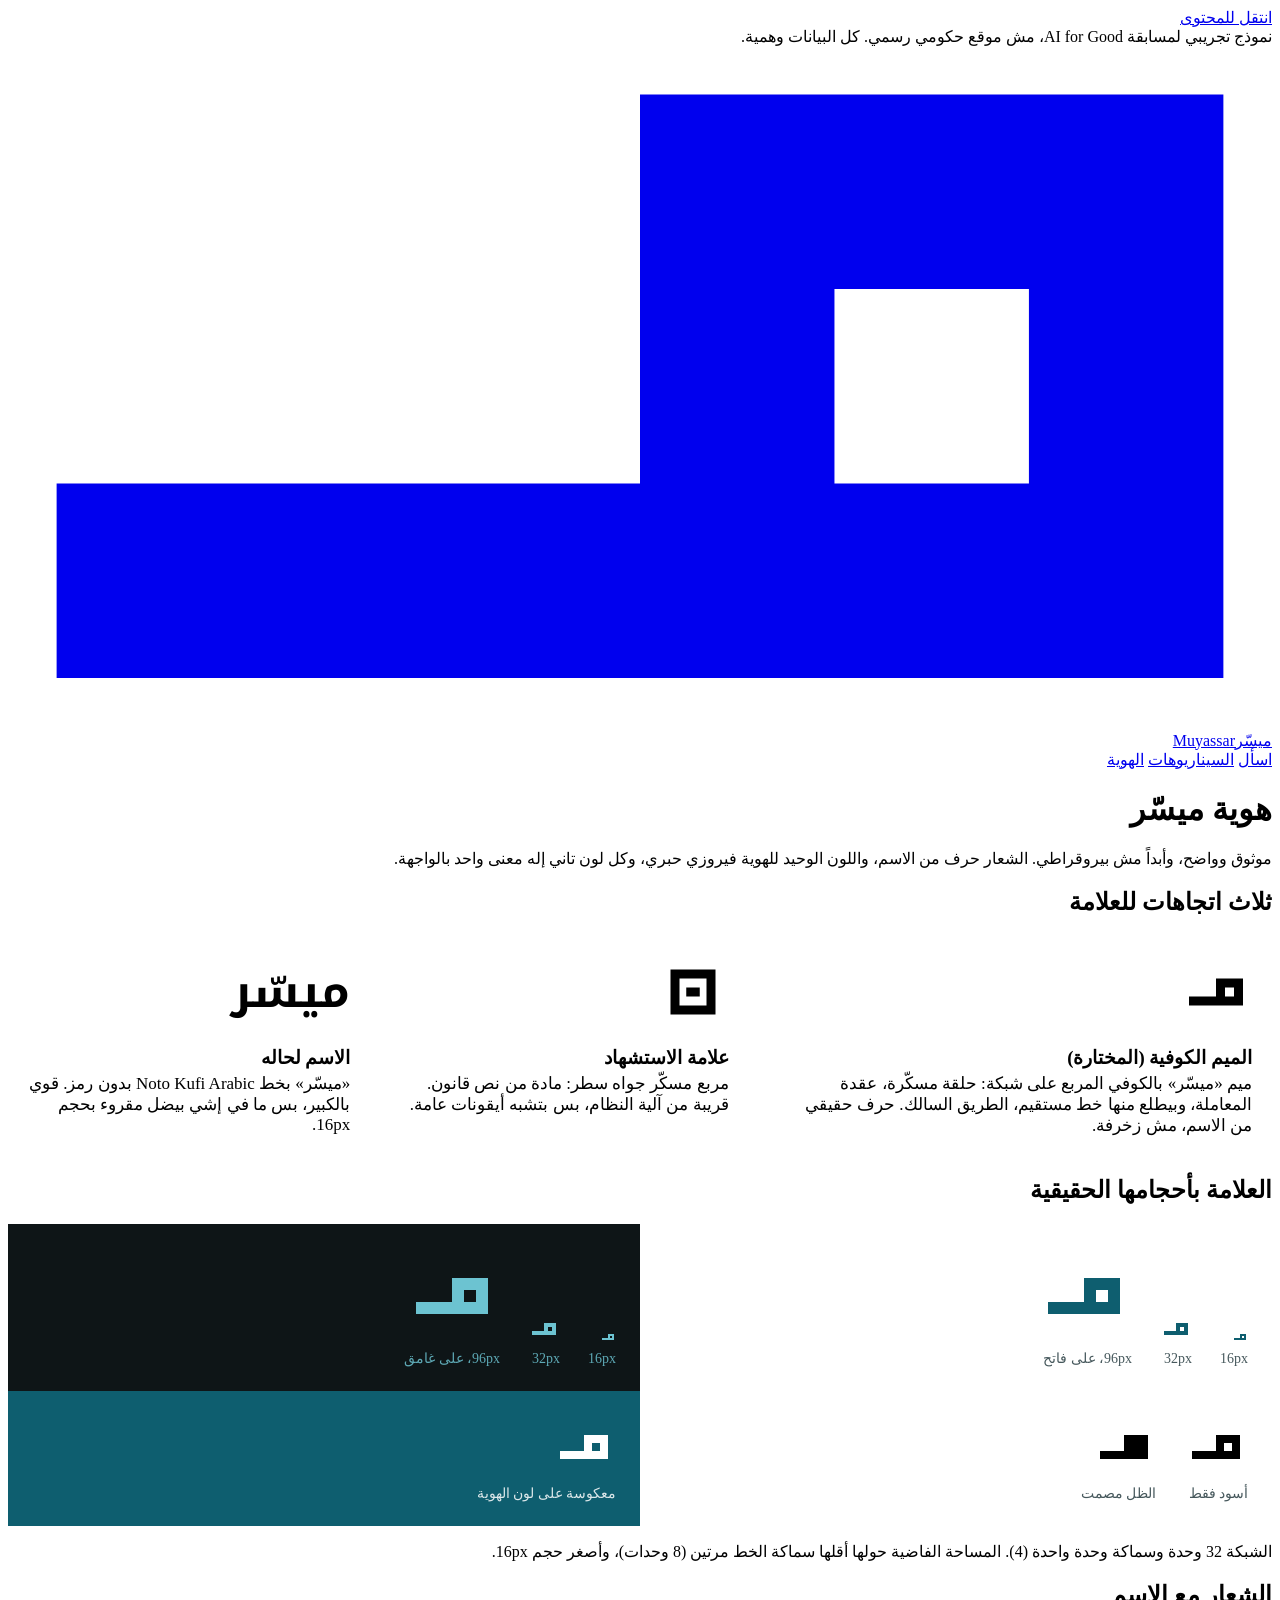
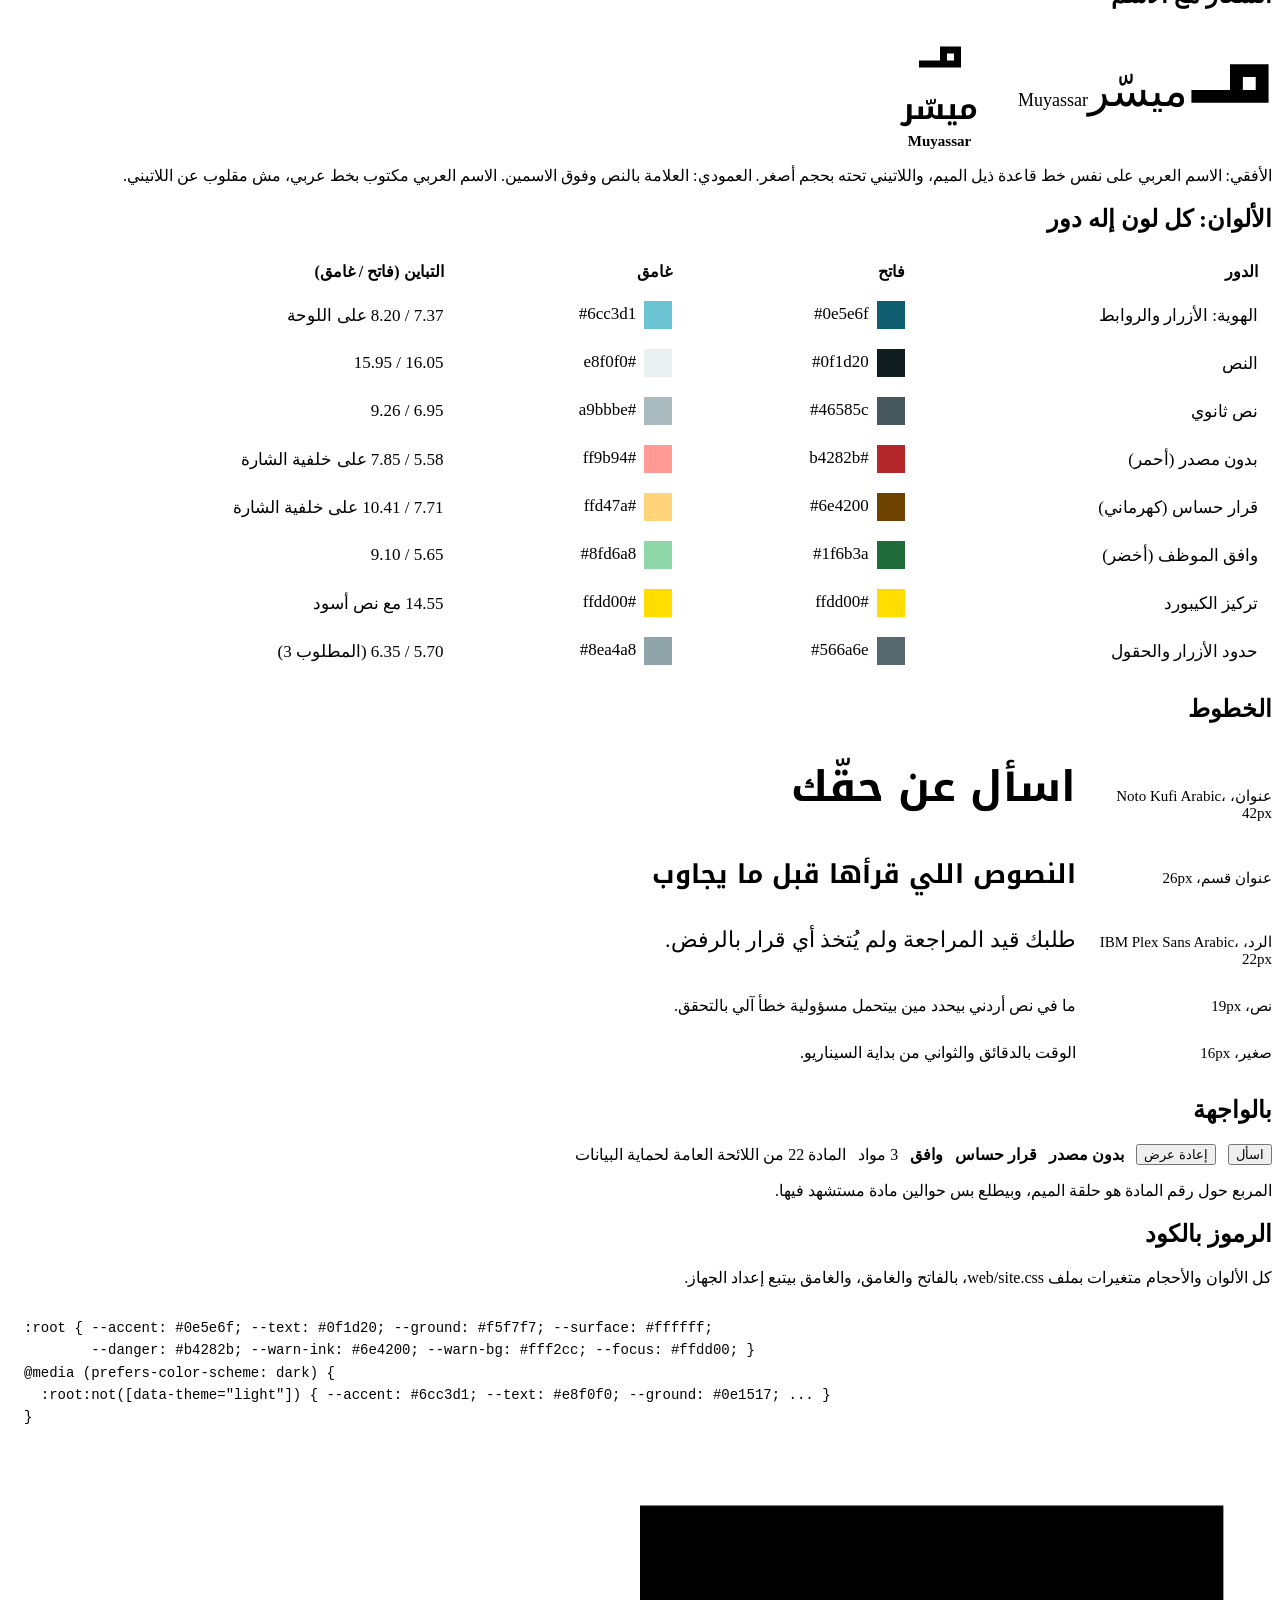
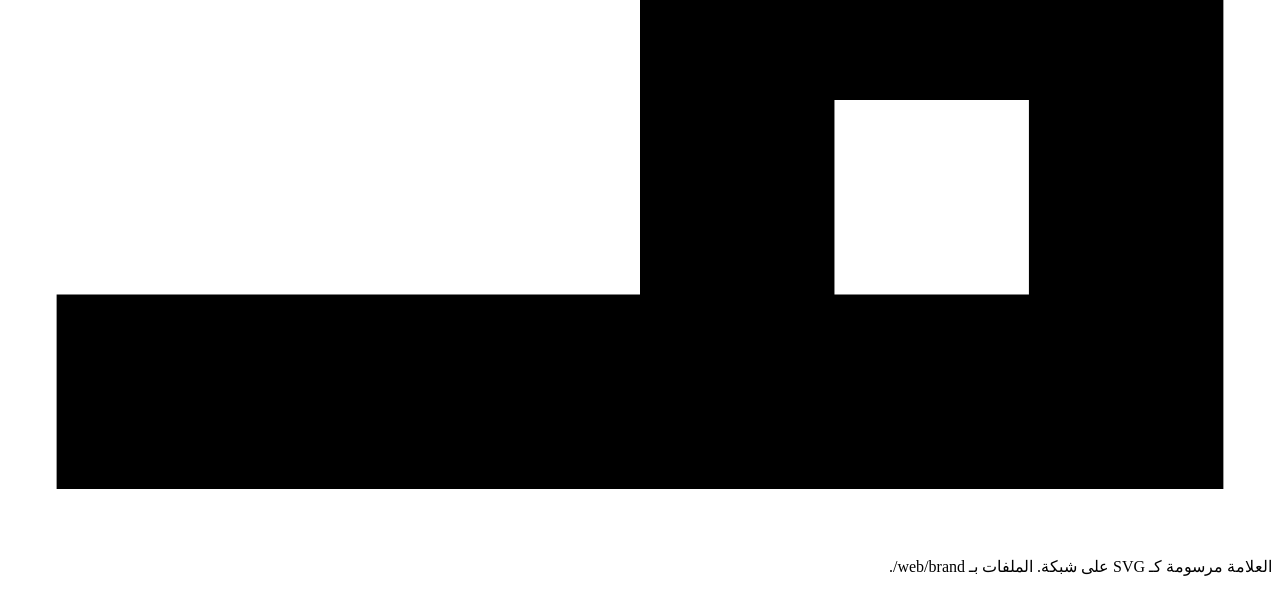
==== web/brand.html @ 8e70f802 "Muyassar identity: kufic meem mark, brand sheet, article chips, panels The square-kufic meem lockup " ====
<!doctype html>
<html lang="ar" dir="rtl">
<head>
<meta charset="utf-8">
<meta name="viewport" content="width=device-width, initial-scale=1">
<title>هوية ميسّر</title>
<link rel="preconnect" href="https://fonts.googleapis.com">
<link rel="preconnect" href="https://fonts.gstatic.com" crossorigin>
<link href="https://fonts.googleapis.com/css2?family=IBM+Plex+Mono:wght@400&family=IBM+Plex+Sans+Arabic:wght@400;600;700&family=Noto+Kufi+Arabic:wght@700&display=swap" rel="stylesheet">
<link rel="icon" href="/brand/favicon.svg" type="image/svg+xml">
<link rel="stylesheet" href="/site.css">
<style>
.directions { display: grid; grid-template-columns: 1.4fr 1fr 1fr; gap: 16px; }
.direction { background: var(--surface); border: 1px solid var(--border); border-radius: var(--radius); padding: 20px; }
.direction.chosen { border: 2px solid var(--accent); }
.direction svg { width: 72px; height: 72px; color: var(--text); display: block; margin-bottom: 12px; }
.direction h3 { margin-bottom: 4px; }
.direction p { font-size: 17px; margin: 0; }
.wordmark-c { font-family: "Noto Kufi Arabic", sans-serif; font-weight: 700; font-size: 46px; line-height: 72px; height: 72px; margin-bottom: 12px; }

.sizes { display: grid; grid-template-columns: 1fr 1fr; gap: 0; border: 1px solid var(--border); border-radius: var(--radius); overflow: hidden; }
.sizes > div { display: flex; align-items: flex-end; gap: 28px; padding: 24px; }
.sizes .on-light { background: #ffffff; color: #0e5e6f; }
.sizes .on-dark { background: #0e1517; color: #6cc3d1; }
.sizes .on-accent { background: #0e5e6f; color: #ffffff; }
.sizes .mono-black { background: #ffffff; color: #000000; }
.sizes svg { display: block; }
.sizes small { display: block; font-size: 14px; margin-top: 6px; opacity: .85; }
.sizes .on-light small, .sizes .mono-black small { color: #46585c; opacity: 1; }
.lockups { display: flex; flex-wrap: wrap; gap: 40px; align-items: center; }
.stacked { display: inline-flex; flex-direction: column; align-items: center; gap: 6px; color: var(--text); }
.stacked svg { width: 56px; height: 56px; color: var(--accent); }
.stacked .ar { font-family: "Noto Kufi Arabic", sans-serif; font-weight: 700; font-size: 30px; line-height: 1.2; }
.stacked .lat { font-size: 15px; font-weight: 600; color: var(--text-muted); }
.big .lockup svg { width: 84px; height: 45px; }
.big .lockup .ar { font-size: 44px; }
.big .lockup .lat { font-size: 18px; }

table.spec { width: 100%; border-collapse: collapse; background: var(--surface); border: 1px solid var(--border); }
.spec th, .spec td { text-align: start; padding: 10px 14px; border-bottom: 1px solid var(--border); font-size: 17px; vertical-align: middle; }
.spec th { color: var(--text-muted); font-weight: 600; font-size: 16px; }
.swatch { display: inline-block; width: 28px; height: 28px; border: 1px solid var(--border-strong); vertical-align: middle; margin-inline-end: 8px; }
.type-row { border-top: 1px solid var(--border); padding: 14px 0; display: grid; grid-template-columns: 180px 1fr; gap: 16px; align-items: baseline; }
.type-row .meta { color: var(--text-muted); font-size: 15px; }
.ui-sample { display: flex; flex-wrap: wrap; gap: 12px; align-items: center; }
pre { background: var(--surface-2); padding: 14px 16px; overflow-x: auto; font-size: 14px; line-height: 1.6; direction: ltr; text-align: left; border-radius: var(--radius); }
@media (max-width: 760px) {
  .directions, .sizes { grid-template-columns: 1fr; }
  .type-row { grid-template-columns: 1fr; gap: 2px; }
  .spec { display: block; overflow-x: auto; }
}
</style>
</head>
<body>
<a class="skip" href="#main">انتقل للمحتوى</a>
<aside class="demo-strip" aria-label="عن هالنموذج"><div class="wrap">نموذج تجريبي لمسابقة AI for Good، مش موقع حكومي رسمي. كل البيانات وهمية.</div></aside>
<header class="site">
  <div class="wrap">
    <a class="lockup" href="/" aria-label="ميسّر، الصفحة الرئيسية"><svg viewBox="3 9 26 14" aria-hidden="true" focusable="false"><path fill="currentColor" fill-rule="evenodd" d="M16 10H28V22H4V18H16ZM20 14V18H24V14Z"/></svg><span><span class="ar">ميسّر</span><span class="lat">Muyassar</span></span></a>
    <nav aria-label="الصفحات">
      <a href="/">اسأل</a>
      <a href="/scenarios">السيناريوهات</a>
      <a href="/brand" aria-current="page">الهوية</a>
    </nav>
  </div>
</header>

<main id="main" class="wrap">
  <h1>هوية ميسّر</h1>
  <p class="lead">موثوق وواضح، وأبداً مش بيروقراطي. الشعار حرف من الاسم، واللون الوحيد للهوية فيروزي حبري، وكل لون تاني إله معنى واحد بالواجهة.</p>

  <h2>ثلاث اتجاهات للعلامة</h2>
  <div class="directions">
    <div class="direction chosen">
      <svg viewBox="0 0 32 32" aria-hidden="true"><path fill="currentColor" fill-rule="evenodd" d="M16 10H28V22H4V18H16ZM20 14V18H24V14Z"/></svg>
      <h3>الميم الكوفية (المختارة)</h3>
      <p>ميم «ميسّر» بالكوفي المربع على شبكة: حلقة مسكّرة، عقدة المعاملة، وبيطلع منها خط مستقيم، الطريق السالك. حرف حقيقي من الاسم، مش زخرفة.</p>
    </div>
    <div class="direction">
      <svg viewBox="0 0 32 32" aria-hidden="true"><path fill="currentColor" fill-rule="evenodd" d="M6 6H26V26H6ZM10 10V22H22V10Z"/><rect x="13" y="14" width="6" height="4" fill="currentColor"/></svg>
      <h3>علامة الاستشهاد</h3>
      <p>مربع مسكّر جواه سطر: مادة من نص قانون. قريبة من آلية النظام، بس بتشبه أيقونات عامة.</p>
    </div>
    <div class="direction">
      <div class="wordmark-c" aria-hidden="true">ميسّر</div>
      <h3>الاسم لحاله</h3>
      <p>«ميسّر» بخط Noto Kufi Arabic بدون رمز. قوي بالكبير، بس ما في إشي بيضل مقروء بحجم 16px.</p>
    </div>
  </div>

  <h2>العلامة بأحجامها الحقيقية</h2>
  <div class="sizes">
    <div class="on-light">
      <span><svg width="16" height="16" viewBox="0 0 32 32" aria-hidden="true"><path fill="currentColor" fill-rule="evenodd" d="M16 10H28V22H4V18H16ZM20 14V18H24V14Z"/></svg><small>16px</small></span>
      <span><svg width="32" height="32" viewBox="0 0 32 32" aria-hidden="true"><path fill="currentColor" fill-rule="evenodd" d="M16 10H28V22H4V18H16ZM20 14V18H24V14Z"/></svg><small>32px</small></span>
      <span><svg width="96" height="96" viewBox="0 0 32 32" aria-hidden="true"><path fill="currentColor" fill-rule="evenodd" d="M16 10H28V22H4V18H16ZM20 14V18H24V14Z"/></svg><small>96px، على فاتح</small></span>
    </div>
    <div class="on-dark">
      <span><svg width="16" height="16" viewBox="0 0 32 32" aria-hidden="true"><path fill="currentColor" fill-rule="evenodd" d="M16 10H28V22H4V18H16ZM20 14V18H24V14Z"/></svg><small>16px</small></span>
      <span><svg width="32" height="32" viewBox="0 0 32 32" aria-hidden="true"><path fill="currentColor" fill-rule="evenodd" d="M16 10H28V22H4V18H16ZM20 14V18H24V14Z"/></svg><small>32px</small></span>
      <span><svg width="96" height="96" viewBox="0 0 32 32" aria-hidden="true"><path fill="currentColor" fill-rule="evenodd" d="M16 10H28V22H4V18H16ZM20 14V18H24V14Z"/></svg><small>96px، على غامق</small></span>
    </div>
    <div class="mono-black">
      <span><svg width="64" height="64" viewBox="0 0 32 32" aria-hidden="true"><path fill="currentColor" fill-rule="evenodd" d="M16 10H28V22H4V18H16ZM20 14V18H24V14Z"/></svg><small>أسود فقط</small></span>
      <span><svg width="64" height="64" viewBox="0 0 32 32" aria-hidden="true"><path fill="currentColor" d="M16 10H28V22H4V18H16Z"/></svg><small>الظل مصمت</small></span>
    </div>
    <div class="on-accent">
      <span><svg width="64" height="64" viewBox="0 0 32 32" aria-hidden="true"><path fill="currentColor" fill-rule="evenodd" d="M16 10H28V22H4V18H16ZM20 14V18H24V14Z"/></svg><small>معكوسة على لون الهوية</small></span>
    </div>
  </div>
  <p class="hint">الشبكة 32 وحدة وسماكة وحدة واحدة (4). المساحة الفاضية حولها أقلها سماكة الخط مرتين (8 وحدات)، وأصغر حجم 16px.</p>

  <h2>الشعار مع الاسم</h2>
  <div class="lockups">
    <div class="big"><span class="lockup"><svg viewBox="3 9 26 14" aria-hidden="true"><path fill="currentColor" fill-rule="evenodd" d="M16 10H28V22H4V18H16ZM20 14V18H24V14Z"/></svg><span><span class="ar">ميسّر</span><span class="lat">Muyassar</span></span></span></div>
    <div class="stacked"><svg viewBox="0 0 32 32" aria-hidden="true"><path fill="currentColor" fill-rule="evenodd" d="M16 10H28V22H4V18H16ZM20 14V18H24V14Z"/></svg><span class="ar">ميسّر</span><span class="lat">Muyassar</span></div>
  </div>
  <p class="hint">الأفقي: الاسم العربي على نفس خط قاعدة ذيل الميم، واللاتيني تحته بحجم أصغر. العمودي: العلامة بالنص وفوق الاسمين. الاسم العربي مكتوب بخط عربي، مش مقلوب عن اللاتيني.</p>

  <h2>الألوان: كل لون إله دور</h2>
  <table class="spec">
    <thead><tr><th scope="col">الدور</th><th scope="col">فاتح</th><th scope="col">غامق</th><th scope="col">التباين (فاتح / غامق)</th></tr></thead>
    <tbody>
      <tr><td>الهوية: الأزرار والروابط</td><td><span class="swatch" style="background:#0e5e6f"></span><span class="ltr code">#0e5e6f</span></td><td><span class="swatch" style="background:#6cc3d1"></span><span class="ltr code">#6cc3d1</span></td><td class="num">7.37 / 8.20 على اللوحة</td></tr>
      <tr><td>النص</td><td><span class="swatch" style="background:#0f1d20"></span><span class="ltr code">#0f1d20</span></td><td><span class="swatch" style="background:#e8f0f0"></span><span class="ltr code">#e8f0f0</span></td><td class="num">16.05 / 15.95</td></tr>
      <tr><td>نص ثانوي</td><td><span class="swatch" style="background:#46585c"></span><span class="ltr code">#46585c</span></td><td><span class="swatch" style="background:#a9bbbe"></span><span class="ltr code">#a9bbbe</span></td><td class="num">6.95 / 9.26</td></tr>
      <tr><td>بدون مصدر (أحمر)</td><td><span class="swatch" style="background:#b4282b"></span><span class="ltr code">#b4282b</span></td><td><span class="swatch" style="background:#ff9b94"></span><span class="ltr code">#ff9b94</span></td><td class="num">5.58 / 7.85 على خلفية الشارة</td></tr>
      <tr><td>قرار حساس (كهرماني)</td><td><span class="swatch" style="background:#6e4200"></span><span class="ltr code">#6e4200</span></td><td><span class="swatch" style="background:#ffd47a"></span><span class="ltr code">#ffd47a</span></td><td class="num">7.71 / 10.41 على خلفية الشارة</td></tr>
      <tr><td>وافق الموظف (أخضر)</td><td><span class="swatch" style="background:#1f6b3a"></span><span class="ltr code">#1f6b3a</span></td><td><span class="swatch" style="background:#8fd6a8"></span><span class="ltr code">#8fd6a8</span></td><td class="num">5.65 / 9.10</td></tr>
      <tr><td>تركيز الكيبورد</td><td><span class="swatch" style="background:#ffdd00"></span><span class="ltr code">#ffdd00</span></td><td><span class="swatch" style="background:#ffdd00"></span><span class="ltr code">#ffdd00</span></td><td class="num">14.55 مع نص أسود</td></tr>
      <tr><td>حدود الأزرار والحقول</td><td><span class="swatch" style="background:#566a6e"></span><span class="ltr code">#566a6e</span></td><td><span class="swatch" style="background:#8ea4a8"></span><span class="ltr code">#8ea4a8</span></td><td class="num">5.70 / 6.35 (المطلوب 3)</td></tr>
    </tbody>
  </table>

  <h2>الخطوط</h2>
  <div class="type-row"><span class="meta">عنوان، Noto Kufi Arabic، 42px</span><span style="font-family:'Noto Kufi Arabic';font-weight:700;font-size:42px;line-height:1.45">اسأل عن حقّك</span></div>
  <div class="type-row"><span class="meta">عنوان قسم، 26px</span><span style="font-family:'Noto Kufi Arabic';font-weight:700;font-size:26px">النصوص اللي قرأها قبل ما يجاوب</span></div>
  <div class="type-row"><span class="meta">الرد، IBM Plex Sans Arabic، 22px</span><span style="font-size:22px">طلبك قيد المراجعة ولم يُتخذ أي قرار بالرفض.</span></div>
  <div class="type-row"><span class="meta">نص، 19px</span><span>ما في نص أردني بيحدد مين بيتحمل مسؤولية خطأ آلي بالتحقق.</span></div>
  <div class="type-row"><span class="meta">صغير، 16px</span><span style="font-size:16px;color:var(--text-muted)">الوقت بالدقائق والثواني من بداية السيناريو.</span></div>

  <h2>بالواجهة</h2>
  <div class="ui-sample">
    <button type="button" class="button">اسأل</button>
    <button type="button" class="button secondary">إعادة عرض</button>
    <strong class="tag bad">بدون مصدر</strong>
    <strong class="tag warn">قرار حساس</strong>
    <strong class="tag ok">وافق</strong>
    <span class="tag">3 مواد</span>
    <span>المادة <span class="art">22</span> من اللائحة العامة لحماية البيانات</span>
  </div>
  <p class="hint">المربع حول رقم المادة هو حلقة الميم، وبيطلع بس حوالين مادة مستشهد فيها.</p>

  <h2>الرموز بالكود</h2>
  <p class="body-text">كل الألوان والأحجام متغيرات بملف <span class="ltr code">web/site.css</span>، بالفاتح والغامق، والغامق بيتبع إعداد الجهاز.</p>
<pre>:root { --accent: #0e5e6f; --text: #0f1d20; --ground: #f5f7f7; --surface: #ffffff;
        --danger: #b4282b; --warn-ink: #6e4200; --warn-bg: #fff2cc; --focus: #ffdd00; }
@media (prefers-color-scheme: dark) {
  :root:not([data-theme="light"]) { --accent: #6cc3d1; --text: #e8f0f0; --ground: #0e1517; ... }
}</pre>
</main>

<footer class="site">
  <div class="wrap">
    <svg viewBox="3 9 26 14" aria-hidden="true" focusable="false"><path fill="currentColor" fill-rule="evenodd" d="M16 10H28V22H4V18H16ZM20 14V18H24V14Z"/></svg>
    <p>العلامة مرسومة كـ SVG على شبكة. الملفات بـ <span class="ltr code">web/brand/</span>.</p>
  </div>
</footer>
</body>
</html>
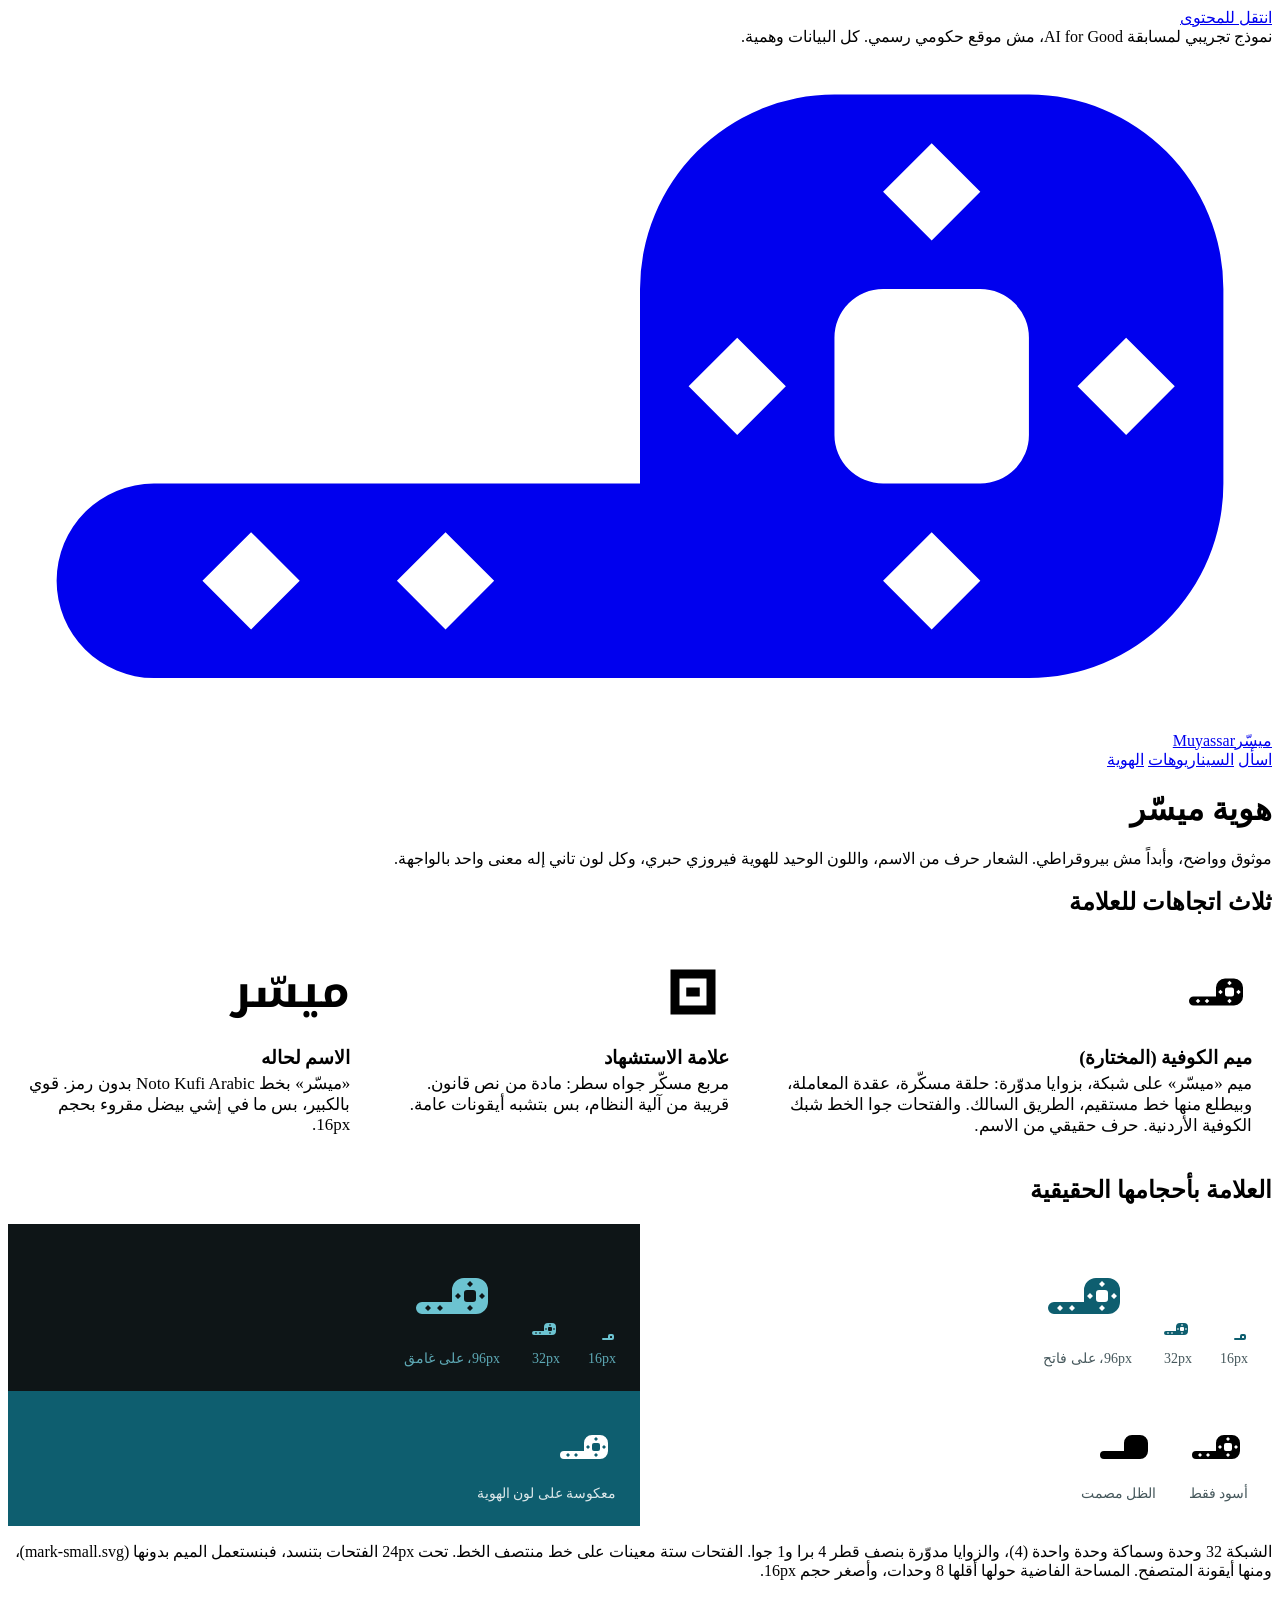
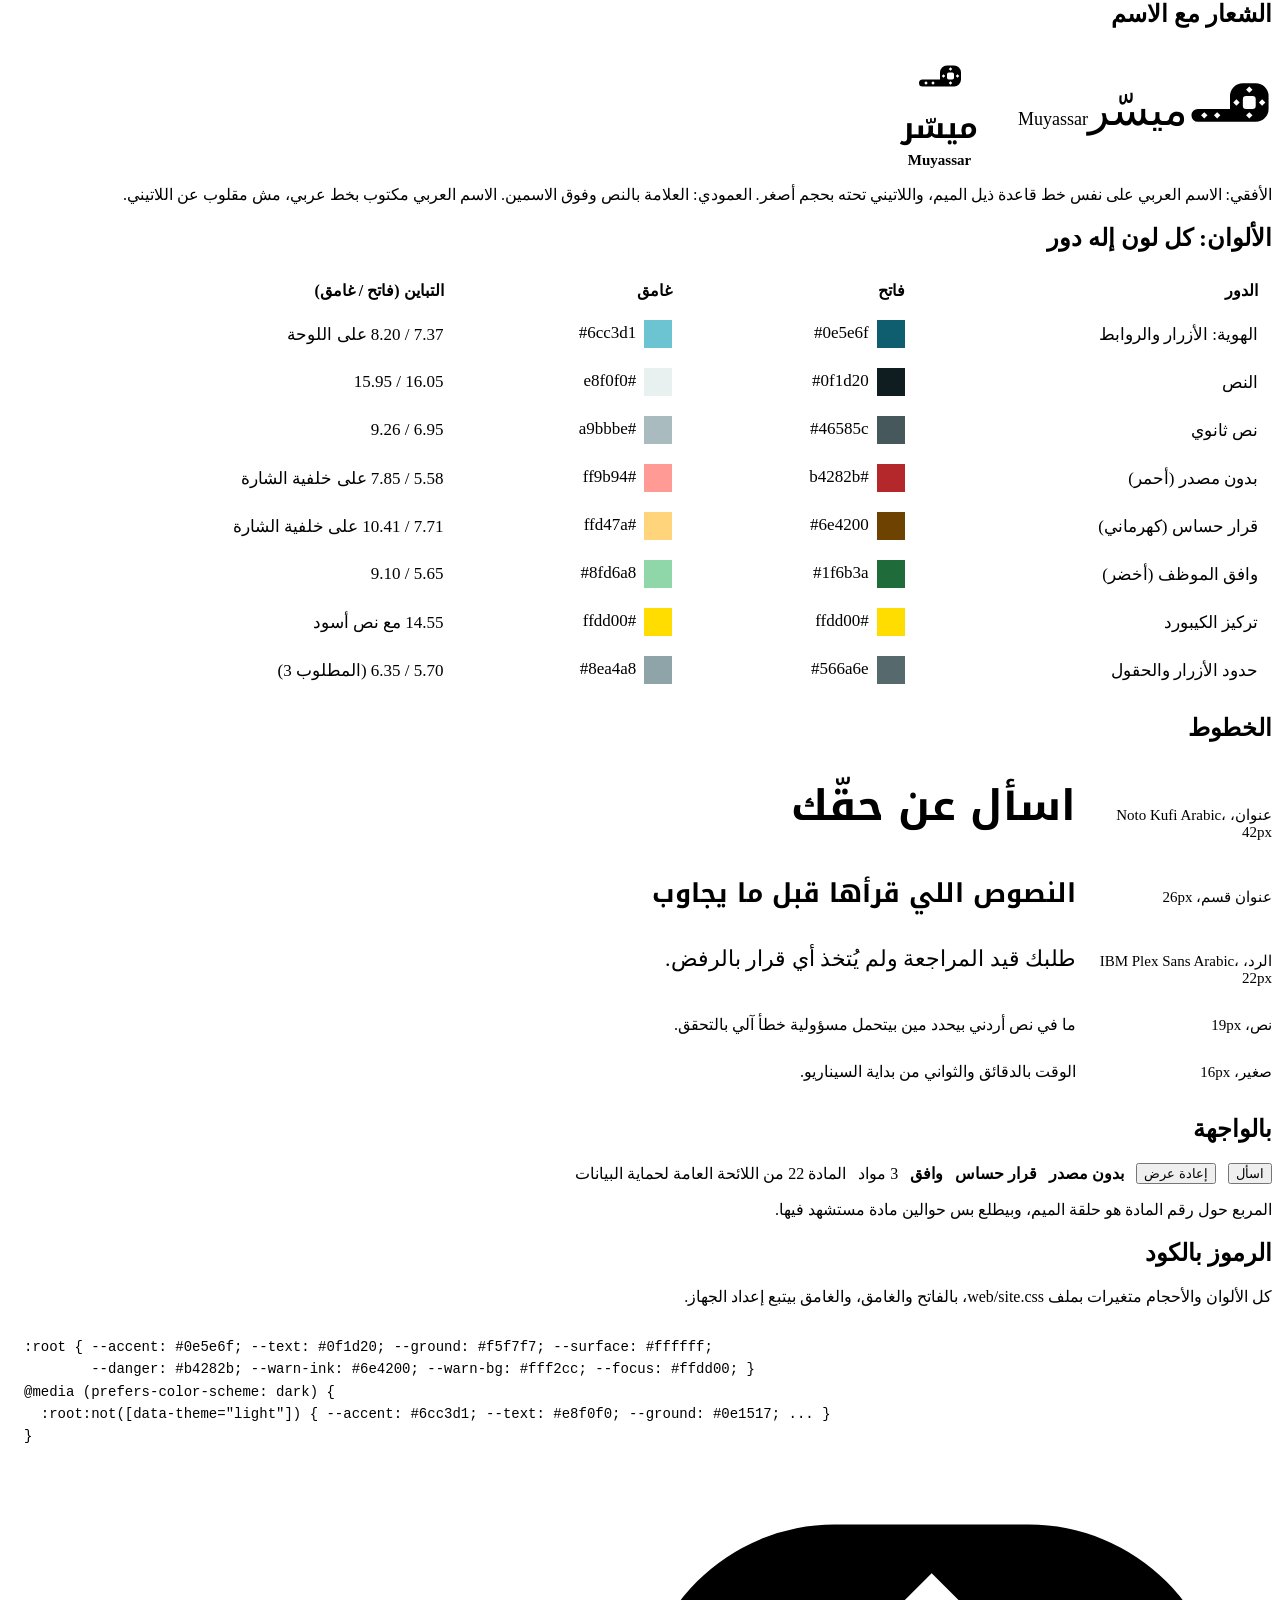
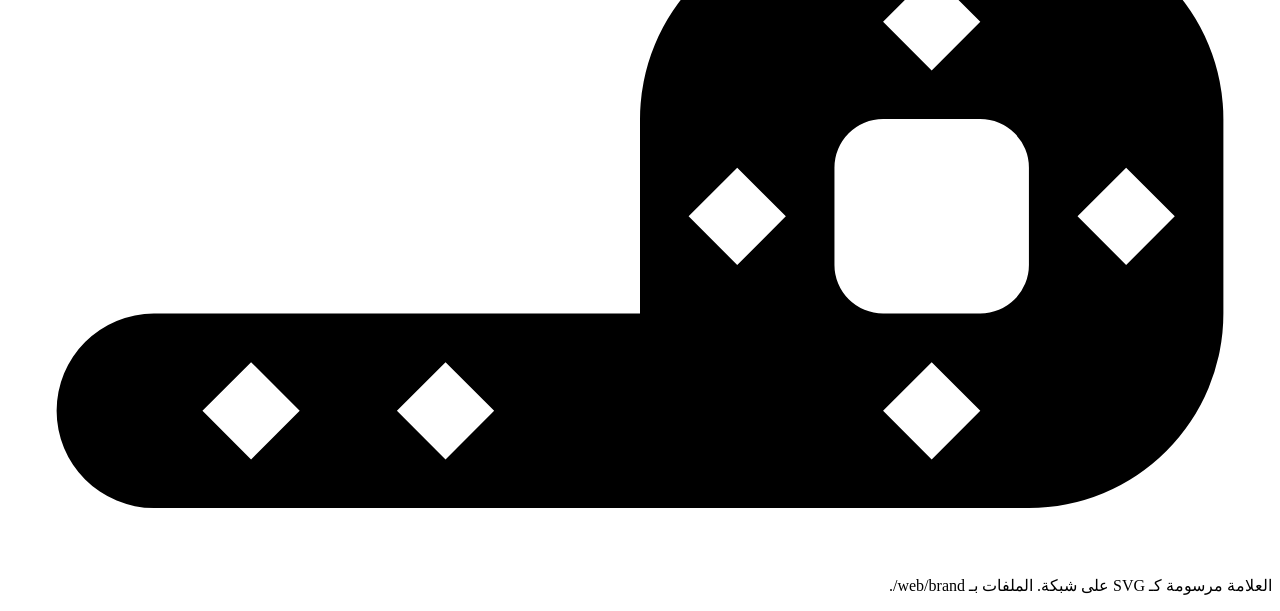
==== commit c24e1f01: "Rounded meem with keffiyeh openings The meem keeps its 32-unit grid and stroke of 4, with corners ro" ====
--- a/web/brand.html
+++ b/web/brand.html
@@ -56,7 +56,7 @@
 <aside class="demo-strip" aria-label="عن هالنموذج"><div class="wrap">نموذج تجريبي لمسابقة AI for Good، مش موقع حكومي رسمي. كل البيانات وهمية.</div></aside>
 <header class="site">
   <div class="wrap">
-    <a class="lockup" href="/" aria-label="ميسّر، الصفحة الرئيسية"><svg viewBox="3 9 26 14" aria-hidden="true" focusable="false"><path fill="currentColor" fill-rule="evenodd" d="M16 10H28V22H4V18H16ZM20 14V18H24V14Z"/></svg><span><span class="ar">ميسّر</span><span class="lat">Muyassar</span></span></a>
+    <a class="lockup" href="/" aria-label="ميسّر، الصفحة الرئيسية"><svg viewBox="3 9 26 14" aria-hidden="true" focusable="false"><path fill="currentColor" fill-rule="evenodd" d="M6 18H16V14A4 4 0 0 1 20 10H24A4 4 0 0 1 28 14V18A4 4 0 0 1 24 22H6A2 2 0 0 1 6 18ZM21 14H23A1 1 0 0 1 24 15V17A1 1 0 0 1 23 18H21A1 1 0 0 1 20 17V15A1 1 0 0 1 21 14ZM8 19L9 20L8 21L7 20ZM12 19L13 20L12 21L11 20ZM18 15L19 16L18 17L17 16ZM22 11L23 12L22 13L21 12ZM26 15L27 16L26 17L25 16ZM22 19L23 20L22 21L21 20Z"/></svg><span><span class="ar">ميسّر</span><span class="lat">Muyassar</span></span></a>
     <nav aria-label="الصفحات">
       <a href="/">اسأل</a>
       <a href="/scenarios">السيناريوهات</a>
@@ -72,9 +72,9 @@
   <h2>ثلاث اتجاهات للعلامة</h2>
   <div class="directions">
     <div class="direction chosen">
-      <svg viewBox="0 0 32 32" aria-hidden="true"><path fill="currentColor" fill-rule="evenodd" d="M16 10H28V22H4V18H16ZM20 14V18H24V14Z"/></svg>
-      <h3>الميم الكوفية (المختارة)</h3>
-      <p>ميم «ميسّر» بالكوفي المربع على شبكة: حلقة مسكّرة، عقدة المعاملة، وبيطلع منها خط مستقيم، الطريق السالك. حرف حقيقي من الاسم، مش زخرفة.</p>
+      <svg viewBox="0 0 32 32" aria-hidden="true"><path fill="currentColor" fill-rule="evenodd" d="M6 18H16V14A4 4 0 0 1 20 10H24A4 4 0 0 1 28 14V18A4 4 0 0 1 24 22H6A2 2 0 0 1 6 18ZM21 14H23A1 1 0 0 1 24 15V17A1 1 0 0 1 23 18H21A1 1 0 0 1 20 17V15A1 1 0 0 1 21 14ZM8 19L9 20L8 21L7 20ZM12 19L13 20L12 21L11 20ZM18 15L19 16L18 17L17 16ZM22 11L23 12L22 13L21 12ZM26 15L27 16L26 17L25 16ZM22 19L23 20L22 21L21 20Z"/></svg>
+      <h3>ميم الكوفية (المختارة)</h3>
+      <p>ميم «ميسّر» على شبكة، بزوايا مدوّرة: حلقة مسكّرة، عقدة المعاملة، وبيطلع منها خط مستقيم، الطريق السالك. والفتحات جوا الخط شبك الكوفية الأردنية. حرف حقيقي من الاسم.</p>
     </div>
     <div class="direction">
       <svg viewBox="0 0 32 32" aria-hidden="true"><path fill="currentColor" fill-rule="evenodd" d="M6 6H26V26H6ZM10 10V22H22V10Z"/><rect x="13" y="14" width="6" height="4" fill="currentColor"/></svg>
@@ -91,29 +91,29 @@
   <h2>العلامة بأحجامها الحقيقية</h2>
   <div class="sizes">
     <div class="on-light">
-      <span><svg width="16" height="16" viewBox="0 0 32 32" aria-hidden="true"><path fill="currentColor" fill-rule="evenodd" d="M16 10H28V22H4V18H16ZM20 14V18H24V14Z"/></svg><small>16px</small></span>
-      <span><svg width="32" height="32" viewBox="0 0 32 32" aria-hidden="true"><path fill="currentColor" fill-rule="evenodd" d="M16 10H28V22H4V18H16ZM20 14V18H24V14Z"/></svg><small>32px</small></span>
-      <span><svg width="96" height="96" viewBox="0 0 32 32" aria-hidden="true"><path fill="currentColor" fill-rule="evenodd" d="M16 10H28V22H4V18H16ZM20 14V18H24V14Z"/></svg><small>96px، على فاتح</small></span>
+      <span><svg width="16" height="16" viewBox="0 0 32 32" aria-hidden="true"><path fill="currentColor" fill-rule="evenodd" d="M6 18H16V14A4 4 0 0 1 20 10H24A4 4 0 0 1 28 14V18A4 4 0 0 1 24 22H6A2 2 0 0 1 6 18ZM21 14H23A1 1 0 0 1 24 15V17A1 1 0 0 1 23 18H21A1 1 0 0 1 20 17V15A1 1 0 0 1 21 14Z"/></svg><small>16px</small></span>
+      <span><svg width="32" height="32" viewBox="0 0 32 32" aria-hidden="true"><path fill="currentColor" fill-rule="evenodd" d="M6 18H16V14A4 4 0 0 1 20 10H24A4 4 0 0 1 28 14V18A4 4 0 0 1 24 22H6A2 2 0 0 1 6 18ZM21 14H23A1 1 0 0 1 24 15V17A1 1 0 0 1 23 18H21A1 1 0 0 1 20 17V15A1 1 0 0 1 21 14ZM8 19L9 20L8 21L7 20ZM12 19L13 20L12 21L11 20ZM18 15L19 16L18 17L17 16ZM22 11L23 12L22 13L21 12ZM26 15L27 16L26 17L25 16ZM22 19L23 20L22 21L21 20Z"/></svg><small>32px</small></span>
+      <span><svg width="96" height="96" viewBox="0 0 32 32" aria-hidden="true"><path fill="currentColor" fill-rule="evenodd" d="M6 18H16V14A4 4 0 0 1 20 10H24A4 4 0 0 1 28 14V18A4 4 0 0 1 24 22H6A2 2 0 0 1 6 18ZM21 14H23A1 1 0 0 1 24 15V17A1 1 0 0 1 23 18H21A1 1 0 0 1 20 17V15A1 1 0 0 1 21 14ZM8 19L9 20L8 21L7 20ZM12 19L13 20L12 21L11 20ZM18 15L19 16L18 17L17 16ZM22 11L23 12L22 13L21 12ZM26 15L27 16L26 17L25 16ZM22 19L23 20L22 21L21 20Z"/></svg><small>96px، على فاتح</small></span>
     </div>
     <div class="on-dark">
-      <span><svg width="16" height="16" viewBox="0 0 32 32" aria-hidden="true"><path fill="currentColor" fill-rule="evenodd" d="M16 10H28V22H4V18H16ZM20 14V18H24V14Z"/></svg><small>16px</small></span>
-      <span><svg width="32" height="32" viewBox="0 0 32 32" aria-hidden="true"><path fill="currentColor" fill-rule="evenodd" d="M16 10H28V22H4V18H16ZM20 14V18H24V14Z"/></svg><small>32px</small></span>
-      <span><svg width="96" height="96" viewBox="0 0 32 32" aria-hidden="true"><path fill="currentColor" fill-rule="evenodd" d="M16 10H28V22H4V18H16ZM20 14V18H24V14Z"/></svg><small>96px، على غامق</small></span>
+      <span><svg width="16" height="16" viewBox="0 0 32 32" aria-hidden="true"><path fill="currentColor" fill-rule="evenodd" d="M6 18H16V14A4 4 0 0 1 20 10H24A4 4 0 0 1 28 14V18A4 4 0 0 1 24 22H6A2 2 0 0 1 6 18ZM21 14H23A1 1 0 0 1 24 15V17A1 1 0 0 1 23 18H21A1 1 0 0 1 20 17V15A1 1 0 0 1 21 14Z"/></svg><small>16px</small></span>
+      <span><svg width="32" height="32" viewBox="0 0 32 32" aria-hidden="true"><path fill="currentColor" fill-rule="evenodd" d="M6 18H16V14A4 4 0 0 1 20 10H24A4 4 0 0 1 28 14V18A4 4 0 0 1 24 22H6A2 2 0 0 1 6 18ZM21 14H23A1 1 0 0 1 24 15V17A1 1 0 0 1 23 18H21A1 1 0 0 1 20 17V15A1 1 0 0 1 21 14ZM8 19L9 20L8 21L7 20ZM12 19L13 20L12 21L11 20ZM18 15L19 16L18 17L17 16ZM22 11L23 12L22 13L21 12ZM26 15L27 16L26 17L25 16ZM22 19L23 20L22 21L21 20Z"/></svg><small>32px</small></span>
+      <span><svg width="96" height="96" viewBox="0 0 32 32" aria-hidden="true"><path fill="currentColor" fill-rule="evenodd" d="M6 18H16V14A4 4 0 0 1 20 10H24A4 4 0 0 1 28 14V18A4 4 0 0 1 24 22H6A2 2 0 0 1 6 18ZM21 14H23A1 1 0 0 1 24 15V17A1 1 0 0 1 23 18H21A1 1 0 0 1 20 17V15A1 1 0 0 1 21 14ZM8 19L9 20L8 21L7 20ZM12 19L13 20L12 21L11 20ZM18 15L19 16L18 17L17 16ZM22 11L23 12L22 13L21 12ZM26 15L27 16L26 17L25 16ZM22 19L23 20L22 21L21 20Z"/></svg><small>96px، على غامق</small></span>
     </div>
     <div class="mono-black">
-      <span><svg width="64" height="64" viewBox="0 0 32 32" aria-hidden="true"><path fill="currentColor" fill-rule="evenodd" d="M16 10H28V22H4V18H16ZM20 14V18H24V14Z"/></svg><small>أسود فقط</small></span>
-      <span><svg width="64" height="64" viewBox="0 0 32 32" aria-hidden="true"><path fill="currentColor" d="M16 10H28V22H4V18H16Z"/></svg><small>الظل مصمت</small></span>
+      <span><svg width="64" height="64" viewBox="0 0 32 32" aria-hidden="true"><path fill="currentColor" fill-rule="evenodd" d="M6 18H16V14A4 4 0 0 1 20 10H24A4 4 0 0 1 28 14V18A4 4 0 0 1 24 22H6A2 2 0 0 1 6 18ZM21 14H23A1 1 0 0 1 24 15V17A1 1 0 0 1 23 18H21A1 1 0 0 1 20 17V15A1 1 0 0 1 21 14ZM8 19L9 20L8 21L7 20ZM12 19L13 20L12 21L11 20ZM18 15L19 16L18 17L17 16ZM22 11L23 12L22 13L21 12ZM26 15L27 16L26 17L25 16ZM22 19L23 20L22 21L21 20Z"/></svg><small>أسود فقط</small></span>
+      <span><svg width="64" height="64" viewBox="0 0 32 32" aria-hidden="true"><path fill="currentColor" d="M6 18H16V14A4 4 0 0 1 20 10H24A4 4 0 0 1 28 14V18A4 4 0 0 1 24 22H6A2 2 0 0 1 6 18Z"/></svg><small>الظل مصمت</small></span>
     </div>
     <div class="on-accent">
-      <span><svg width="64" height="64" viewBox="0 0 32 32" aria-hidden="true"><path fill="currentColor" fill-rule="evenodd" d="M16 10H28V22H4V18H16ZM20 14V18H24V14Z"/></svg><small>معكوسة على لون الهوية</small></span>
+      <span><svg width="64" height="64" viewBox="0 0 32 32" aria-hidden="true"><path fill="currentColor" fill-rule="evenodd" d="M6 18H16V14A4 4 0 0 1 20 10H24A4 4 0 0 1 28 14V18A4 4 0 0 1 24 22H6A2 2 0 0 1 6 18ZM21 14H23A1 1 0 0 1 24 15V17A1 1 0 0 1 23 18H21A1 1 0 0 1 20 17V15A1 1 0 0 1 21 14ZM8 19L9 20L8 21L7 20ZM12 19L13 20L12 21L11 20ZM18 15L19 16L18 17L17 16ZM22 11L23 12L22 13L21 12ZM26 15L27 16L26 17L25 16ZM22 19L23 20L22 21L21 20Z"/></svg><small>معكوسة على لون الهوية</small></span>
     </div>
   </div>
-  <p class="hint">الشبكة 32 وحدة وسماكة وحدة واحدة (4). المساحة الفاضية حولها أقلها سماكة الخط مرتين (8 وحدات)، وأصغر حجم 16px.</p>
+  <p class="hint">الشبكة 32 وحدة وسماكة وحدة واحدة (4)، والزوايا مدوّرة بنصف قطر 4 برا و1 جوا. الفتحات ستة معينات على خط منتصف الخط. تحت 24px الفتحات بتنسد، فبنستعمل الميم بدونها (<span class="ltr code">mark-small.svg</span>)، ومنها أيقونة المتصفح. المساحة الفاضية حولها أقلها 8 وحدات، وأصغر حجم 16px.</p>
 
   <h2>الشعار مع الاسم</h2>
   <div class="lockups">
-    <div class="big"><span class="lockup"><svg viewBox="3 9 26 14" aria-hidden="true"><path fill="currentColor" fill-rule="evenodd" d="M16 10H28V22H4V18H16ZM20 14V18H24V14Z"/></svg><span><span class="ar">ميسّر</span><span class="lat">Muyassar</span></span></span></div>
-    <div class="stacked"><svg viewBox="0 0 32 32" aria-hidden="true"><path fill="currentColor" fill-rule="evenodd" d="M16 10H28V22H4V18H16ZM20 14V18H24V14Z"/></svg><span class="ar">ميسّر</span><span class="lat">Muyassar</span></div>
+    <div class="big"><span class="lockup"><svg viewBox="3 9 26 14" aria-hidden="true"><path fill="currentColor" fill-rule="evenodd" d="M6 18H16V14A4 4 0 0 1 20 10H24A4 4 0 0 1 28 14V18A4 4 0 0 1 24 22H6A2 2 0 0 1 6 18ZM21 14H23A1 1 0 0 1 24 15V17A1 1 0 0 1 23 18H21A1 1 0 0 1 20 17V15A1 1 0 0 1 21 14ZM8 19L9 20L8 21L7 20ZM12 19L13 20L12 21L11 20ZM18 15L19 16L18 17L17 16ZM22 11L23 12L22 13L21 12ZM26 15L27 16L26 17L25 16ZM22 19L23 20L22 21L21 20Z"/></svg><span><span class="ar">ميسّر</span><span class="lat">Muyassar</span></span></span></div>
+    <div class="stacked"><svg viewBox="0 0 32 32" aria-hidden="true"><path fill="currentColor" fill-rule="evenodd" d="M6 18H16V14A4 4 0 0 1 20 10H24A4 4 0 0 1 28 14V18A4 4 0 0 1 24 22H6A2 2 0 0 1 6 18ZM21 14H23A1 1 0 0 1 24 15V17A1 1 0 0 1 23 18H21A1 1 0 0 1 20 17V15A1 1 0 0 1 21 14ZM8 19L9 20L8 21L7 20ZM12 19L13 20L12 21L11 20ZM18 15L19 16L18 17L17 16ZM22 11L23 12L22 13L21 12ZM26 15L27 16L26 17L25 16ZM22 19L23 20L22 21L21 20Z"/></svg><span class="ar">ميسّر</span><span class="lat">Muyassar</span></div>
   </div>
   <p class="hint">الأفقي: الاسم العربي على نفس خط قاعدة ذيل الميم، واللاتيني تحته بحجم أصغر. العمودي: العلامة بالنص وفوق الاسمين. الاسم العربي مكتوب بخط عربي، مش مقلوب عن اللاتيني.</p>
 
@@ -162,7 +162,7 @@
 
 <footer class="site">
   <div class="wrap">
-    <svg viewBox="3 9 26 14" aria-hidden="true" focusable="false"><path fill="currentColor" fill-rule="evenodd" d="M16 10H28V22H4V18H16ZM20 14V18H24V14Z"/></svg>
+    <svg viewBox="3 9 26 14" aria-hidden="true" focusable="false"><path fill="currentColor" fill-rule="evenodd" d="M6 18H16V14A4 4 0 0 1 20 10H24A4 4 0 0 1 28 14V18A4 4 0 0 1 24 22H6A2 2 0 0 1 6 18ZM21 14H23A1 1 0 0 1 24 15V17A1 1 0 0 1 23 18H21A1 1 0 0 1 20 17V15A1 1 0 0 1 21 14ZM8 19L9 20L8 21L7 20ZM12 19L13 20L12 21L11 20ZM18 15L19 16L18 17L17 16ZM22 11L23 12L22 13L21 12ZM26 15L27 16L26 17L25 16ZM22 19L23 20L22 21L21 20Z"/></svg>
     <p>العلامة مرسومة كـ SVG على شبكة. الملفات بـ <span class="ltr code">web/brand/</span>.</p>
   </div>
 </footer>
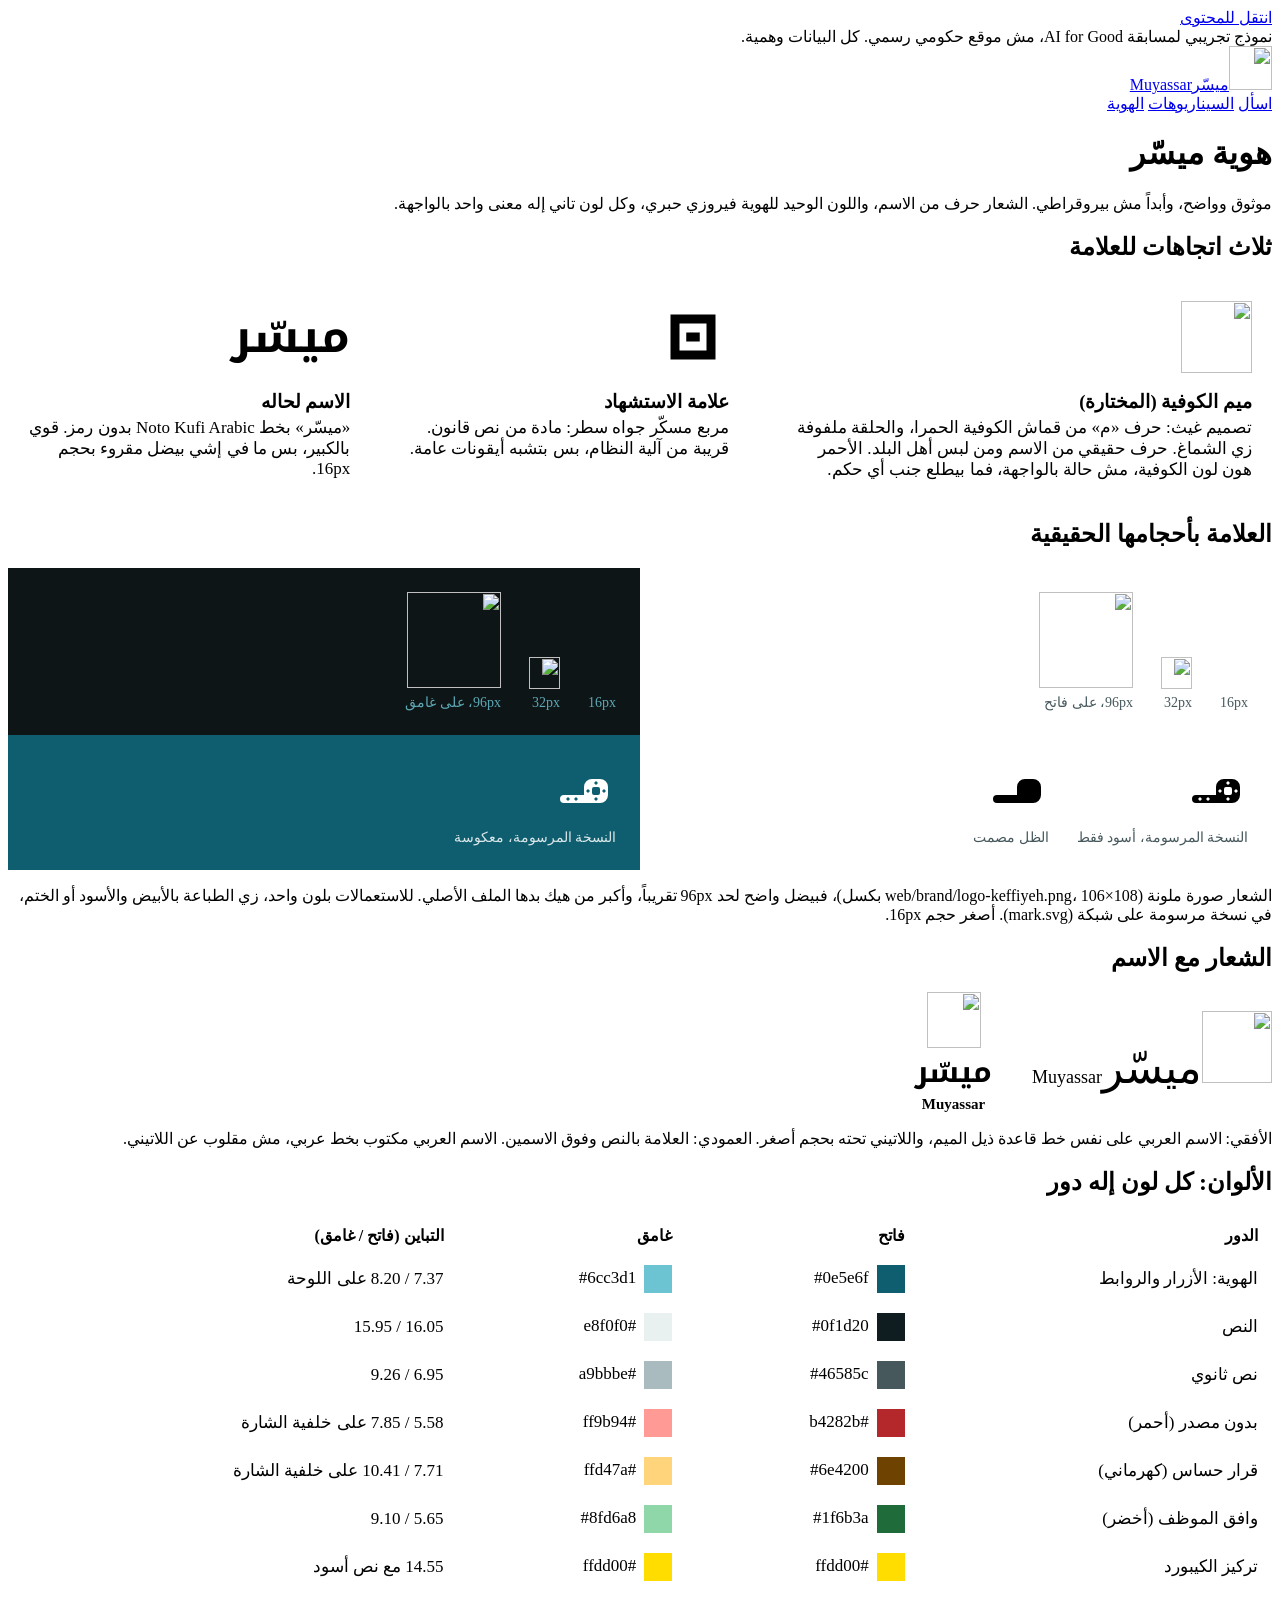
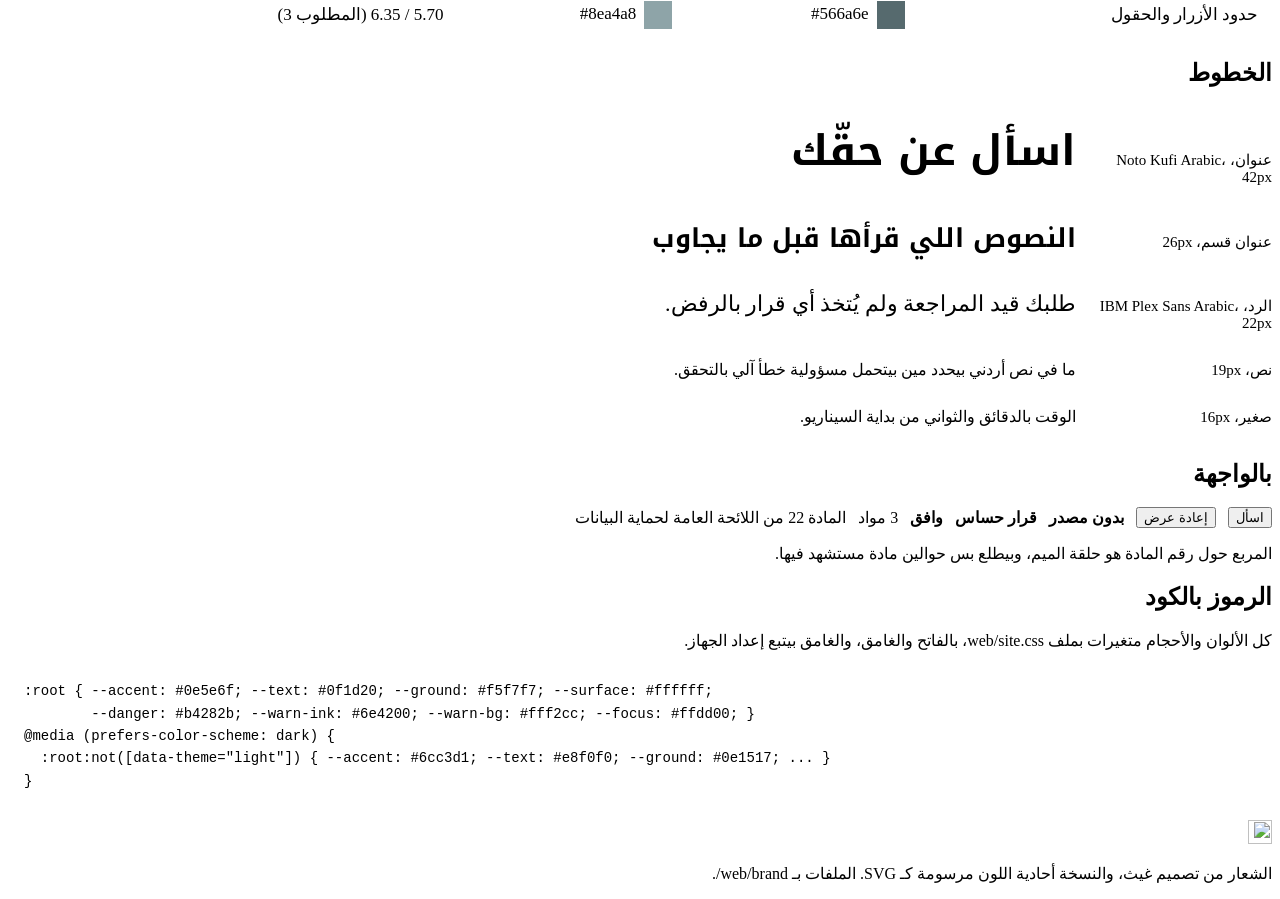
==== commit b194f3ba: "Keffiyeh meem logo as an image Ghayth's meem in keffiyeh cloth replaces the drawn mark in the header" ====
--- a/web/brand.html
+++ b/web/brand.html
@@ -7,13 +7,15 @@
 <link rel="preconnect" href="https://fonts.googleapis.com">
 <link rel="preconnect" href="https://fonts.gstatic.com" crossorigin>
 <link href="https://fonts.googleapis.com/css2?family=IBM+Plex+Mono:wght@400&family=IBM+Plex+Sans+Arabic:wght@400;600;700&family=Noto+Kufi+Arabic:wght@700&display=swap" rel="stylesheet">
-<link rel="icon" href="/brand/favicon.svg" type="image/svg+xml">
+<link rel="icon" href="/brand/favicon.png" type="image/png">
 <link rel="stylesheet" href="/site.css">
 <style>
 .directions { display: grid; grid-template-columns: 1.4fr 1fr 1fr; gap: 16px; }
 .direction { background: var(--surface); border: 1px solid var(--border); border-radius: var(--radius); padding: 20px; }
 .direction.chosen { border: 2px solid var(--accent); }
 .direction svg { width: 72px; height: 72px; color: var(--text); display: block; margin-bottom: 12px; }
+.big .lockup img { width: 70px; height: 72px; }
+.stacked img { width: 54px; height: 56px; }
 .direction h3 { margin-bottom: 4px; }
 .direction p { font-size: 17px; margin: 0; }
 .wordmark-c { font-family: "Noto Kufi Arabic", sans-serif; font-weight: 700; font-size: 46px; line-height: 72px; height: 72px; margin-bottom: 12px; }
@@ -56,7 +58,7 @@
 <aside class="demo-strip" aria-label="عن هالنموذج"><div class="wrap">نموذج تجريبي لمسابقة AI for Good، مش موقع حكومي رسمي. كل البيانات وهمية.</div></aside>
 <header class="site">
   <div class="wrap">
-    <a class="lockup" href="/" aria-label="ميسّر، الصفحة الرئيسية"><svg viewBox="3 9 26 14" aria-hidden="true" focusable="false"><path fill="currentColor" fill-rule="evenodd" d="M6 18H16V14A4 4 0 0 1 20 10H24A4 4 0 0 1 28 14V18A4 4 0 0 1 24 22H6A2 2 0 0 1 6 18ZM21 14H23A1 1 0 0 1 24 15V17A1 1 0 0 1 23 18H21A1 1 0 0 1 20 17V15A1 1 0 0 1 21 14ZM8 19L9 20L8 21L7 20ZM12 19L13 20L12 21L11 20ZM18 15L19 16L18 17L17 16ZM22 11L23 12L22 13L21 12ZM26 15L27 16L26 17L25 16ZM22 19L23 20L22 21L21 20Z"/></svg><span><span class="ar">ميسّر</span><span class="lat">Muyassar</span></span></a>
+    <a class="lockup" href="/" aria-label="ميسّر، الصفحة الرئيسية"><img src="/brand/logo-keffiyeh.png" alt="" width="43" height="44"><span><span class="ar">ميسّر</span><span class="lat">Muyassar</span></span></a>
     <nav aria-label="الصفحات">
       <a href="/">اسأل</a>
       <a href="/scenarios">السيناريوهات</a>
@@ -72,9 +74,9 @@
   <h2>ثلاث اتجاهات للعلامة</h2>
   <div class="directions">
     <div class="direction chosen">
-      <svg viewBox="0 0 32 32" aria-hidden="true"><path fill="currentColor" fill-rule="evenodd" d="M6 18H16V14A4 4 0 0 1 20 10H24A4 4 0 0 1 28 14V18A4 4 0 0 1 24 22H6A2 2 0 0 1 6 18ZM21 14H23A1 1 0 0 1 24 15V17A1 1 0 0 1 23 18H21A1 1 0 0 1 20 17V15A1 1 0 0 1 21 14ZM8 19L9 20L8 21L7 20ZM12 19L13 20L12 21L11 20ZM18 15L19 16L18 17L17 16ZM22 11L23 12L22 13L21 12ZM26 15L27 16L26 17L25 16ZM22 19L23 20L22 21L21 20Z"/></svg>
+      <img src="/brand/logo-keffiyeh.png" alt="" width="71" height="72" style="display:block;margin-bottom:12px">
       <h3>ميم الكوفية (المختارة)</h3>
-      <p>ميم «ميسّر» على شبكة، بزوايا مدوّرة: حلقة مسكّرة، عقدة المعاملة، وبيطلع منها خط مستقيم، الطريق السالك. والفتحات جوا الخط شبك الكوفية الأردنية. حرف حقيقي من الاسم.</p>
+      <p>تصميم غيث: حرف «م» من قماش الكوفية الحمرا، والحلقة ملفوفة زي الشماغ. حرف حقيقي من الاسم ومن لبس أهل البلد. الأحمر هون لون الكوفية، مش حالة بالواجهة، فما بيطلع جنب أي حكم.</p>
     </div>
     <div class="direction">
       <svg viewBox="0 0 32 32" aria-hidden="true"><path fill="currentColor" fill-rule="evenodd" d="M6 6H26V26H6ZM10 10V22H22V10Z"/><rect x="13" y="14" width="6" height="4" fill="currentColor"/></svg>
@@ -91,29 +93,29 @@
   <h2>العلامة بأحجامها الحقيقية</h2>
   <div class="sizes">
     <div class="on-light">
-      <span><svg width="16" height="16" viewBox="0 0 32 32" aria-hidden="true"><path fill="currentColor" fill-rule="evenodd" d="M6 18H16V14A4 4 0 0 1 20 10H24A4 4 0 0 1 28 14V18A4 4 0 0 1 24 22H6A2 2 0 0 1 6 18ZM21 14H23A1 1 0 0 1 24 15V17A1 1 0 0 1 23 18H21A1 1 0 0 1 20 17V15A1 1 0 0 1 21 14Z"/></svg><small>16px</small></span>
-      <span><svg width="32" height="32" viewBox="0 0 32 32" aria-hidden="true"><path fill="currentColor" fill-rule="evenodd" d="M6 18H16V14A4 4 0 0 1 20 10H24A4 4 0 0 1 28 14V18A4 4 0 0 1 24 22H6A2 2 0 0 1 6 18ZM21 14H23A1 1 0 0 1 24 15V17A1 1 0 0 1 23 18H21A1 1 0 0 1 20 17V15A1 1 0 0 1 21 14ZM8 19L9 20L8 21L7 20ZM12 19L13 20L12 21L11 20ZM18 15L19 16L18 17L17 16ZM22 11L23 12L22 13L21 12ZM26 15L27 16L26 17L25 16ZM22 19L23 20L22 21L21 20Z"/></svg><small>32px</small></span>
-      <span><svg width="96" height="96" viewBox="0 0 32 32" aria-hidden="true"><path fill="currentColor" fill-rule="evenodd" d="M6 18H16V14A4 4 0 0 1 20 10H24A4 4 0 0 1 28 14V18A4 4 0 0 1 24 22H6A2 2 0 0 1 6 18ZM21 14H23A1 1 0 0 1 24 15V17A1 1 0 0 1 23 18H21A1 1 0 0 1 20 17V15A1 1 0 0 1 21 14ZM8 19L9 20L8 21L7 20ZM12 19L13 20L12 21L11 20ZM18 15L19 16L18 17L17 16ZM22 11L23 12L22 13L21 12ZM26 15L27 16L26 17L25 16ZM22 19L23 20L22 21L21 20Z"/></svg><small>96px، على فاتح</small></span>
+      <span><img src="/brand/logo-keffiyeh.png" alt="" width="16" height="16" style="display:block"><small>16px</small></span>
+      <span><img src="/brand/logo-keffiyeh.png" alt="" width="31" height="32" style="display:block"><small>32px</small></span>
+      <span><img src="/brand/logo-keffiyeh.png" alt="" width="94" height="96" style="display:block"><small>96px، على فاتح</small></span>
     </div>
     <div class="on-dark">
-      <span><svg width="16" height="16" viewBox="0 0 32 32" aria-hidden="true"><path fill="currentColor" fill-rule="evenodd" d="M6 18H16V14A4 4 0 0 1 20 10H24A4 4 0 0 1 28 14V18A4 4 0 0 1 24 22H6A2 2 0 0 1 6 18ZM21 14H23A1 1 0 0 1 24 15V17A1 1 0 0 1 23 18H21A1 1 0 0 1 20 17V15A1 1 0 0 1 21 14Z"/></svg><small>16px</small></span>
-      <span><svg width="32" height="32" viewBox="0 0 32 32" aria-hidden="true"><path fill="currentColor" fill-rule="evenodd" d="M6 18H16V14A4 4 0 0 1 20 10H24A4 4 0 0 1 28 14V18A4 4 0 0 1 24 22H6A2 2 0 0 1 6 18ZM21 14H23A1 1 0 0 1 24 15V17A1 1 0 0 1 23 18H21A1 1 0 0 1 20 17V15A1 1 0 0 1 21 14ZM8 19L9 20L8 21L7 20ZM12 19L13 20L12 21L11 20ZM18 15L19 16L18 17L17 16ZM22 11L23 12L22 13L21 12ZM26 15L27 16L26 17L25 16ZM22 19L23 20L22 21L21 20Z"/></svg><small>32px</small></span>
-      <span><svg width="96" height="96" viewBox="0 0 32 32" aria-hidden="true"><path fill="currentColor" fill-rule="evenodd" d="M6 18H16V14A4 4 0 0 1 20 10H24A4 4 0 0 1 28 14V18A4 4 0 0 1 24 22H6A2 2 0 0 1 6 18ZM21 14H23A1 1 0 0 1 24 15V17A1 1 0 0 1 23 18H21A1 1 0 0 1 20 17V15A1 1 0 0 1 21 14ZM8 19L9 20L8 21L7 20ZM12 19L13 20L12 21L11 20ZM18 15L19 16L18 17L17 16ZM22 11L23 12L22 13L21 12ZM26 15L27 16L26 17L25 16ZM22 19L23 20L22 21L21 20Z"/></svg><small>96px، على غامق</small></span>
+      <span><img src="/brand/logo-keffiyeh.png" alt="" width="16" height="16" style="display:block"><small>16px</small></span>
+      <span><img src="/brand/logo-keffiyeh.png" alt="" width="31" height="32" style="display:block"><small>32px</small></span>
+      <span><img src="/brand/logo-keffiyeh.png" alt="" width="94" height="96" style="display:block"><small>96px، على غامق</small></span>
     </div>
     <div class="mono-black">
-      <span><svg width="64" height="64" viewBox="0 0 32 32" aria-hidden="true"><path fill="currentColor" fill-rule="evenodd" d="M6 18H16V14A4 4 0 0 1 20 10H24A4 4 0 0 1 28 14V18A4 4 0 0 1 24 22H6A2 2 0 0 1 6 18ZM21 14H23A1 1 0 0 1 24 15V17A1 1 0 0 1 23 18H21A1 1 0 0 1 20 17V15A1 1 0 0 1 21 14ZM8 19L9 20L8 21L7 20ZM12 19L13 20L12 21L11 20ZM18 15L19 16L18 17L17 16ZM22 11L23 12L22 13L21 12ZM26 15L27 16L26 17L25 16ZM22 19L23 20L22 21L21 20Z"/></svg><small>أسود فقط</small></span>
+      <span><svg width="64" height="64" viewBox="0 0 32 32" aria-hidden="true"><path fill="currentColor" fill-rule="evenodd" d="M6 18H16V14A4 4 0 0 1 20 10H24A4 4 0 0 1 28 14V18A4 4 0 0 1 24 22H6A2 2 0 0 1 6 18ZM21 14H23A1 1 0 0 1 24 15V17A1 1 0 0 1 23 18H21A1 1 0 0 1 20 17V15A1 1 0 0 1 21 14ZM8 19L9 20L8 21L7 20ZM12 19L13 20L12 21L11 20ZM18 15L19 16L18 17L17 16ZM22 11L23 12L22 13L21 12ZM26 15L27 16L26 17L25 16ZM22 19L23 20L22 21L21 20Z"/></svg><small>النسخة المرسومة، أسود فقط</small></span>
       <span><svg width="64" height="64" viewBox="0 0 32 32" aria-hidden="true"><path fill="currentColor" d="M6 18H16V14A4 4 0 0 1 20 10H24A4 4 0 0 1 28 14V18A4 4 0 0 1 24 22H6A2 2 0 0 1 6 18Z"/></svg><small>الظل مصمت</small></span>
     </div>
     <div class="on-accent">
-      <span><svg width="64" height="64" viewBox="0 0 32 32" aria-hidden="true"><path fill="currentColor" fill-rule="evenodd" d="M6 18H16V14A4 4 0 0 1 20 10H24A4 4 0 0 1 28 14V18A4 4 0 0 1 24 22H6A2 2 0 0 1 6 18ZM21 14H23A1 1 0 0 1 24 15V17A1 1 0 0 1 23 18H21A1 1 0 0 1 20 17V15A1 1 0 0 1 21 14ZM8 19L9 20L8 21L7 20ZM12 19L13 20L12 21L11 20ZM18 15L19 16L18 17L17 16ZM22 11L23 12L22 13L21 12ZM26 15L27 16L26 17L25 16ZM22 19L23 20L22 21L21 20Z"/></svg><small>معكوسة على لون الهوية</small></span>
+      <span><svg width="64" height="64" viewBox="0 0 32 32" aria-hidden="true"><path fill="currentColor" fill-rule="evenodd" d="M6 18H16V14A4 4 0 0 1 20 10H24A4 4 0 0 1 28 14V18A4 4 0 0 1 24 22H6A2 2 0 0 1 6 18ZM21 14H23A1 1 0 0 1 24 15V17A1 1 0 0 1 23 18H21A1 1 0 0 1 20 17V15A1 1 0 0 1 21 14ZM8 19L9 20L8 21L7 20ZM12 19L13 20L12 21L11 20ZM18 15L19 16L18 17L17 16ZM22 11L23 12L22 13L21 12ZM26 15L27 16L26 17L25 16ZM22 19L23 20L22 21L21 20Z"/></svg><small>النسخة المرسومة، معكوسة</small></span>
     </div>
   </div>
-  <p class="hint">الشبكة 32 وحدة وسماكة وحدة واحدة (4)، والزوايا مدوّرة بنصف قطر 4 برا و1 جوا. الفتحات ستة معينات على خط منتصف الخط. تحت 24px الفتحات بتنسد، فبنستعمل الميم بدونها (<span class="ltr code">mark-small.svg</span>)، ومنها أيقونة المتصفح. المساحة الفاضية حولها أقلها 8 وحدات، وأصغر حجم 16px.</p>
+  <p class="hint">الشعار صورة ملونة (<span class="ltr code">web/brand/logo-keffiyeh.png</span>، 106×108 بكسل)، فبيضل واضح لحد 96px تقريباً، وأكبر من هيك بدها الملف الأصلي. للاستعمالات بلون واحد، زي الطباعة بالأبيض والأسود أو الختم، في نسخة مرسومة على شبكة (<span class="ltr code">mark.svg</span>). أصغر حجم 16px.</p>
 
   <h2>الشعار مع الاسم</h2>
   <div class="lockups">
-    <div class="big"><span class="lockup"><svg viewBox="3 9 26 14" aria-hidden="true"><path fill="currentColor" fill-rule="evenodd" d="M6 18H16V14A4 4 0 0 1 20 10H24A4 4 0 0 1 28 14V18A4 4 0 0 1 24 22H6A2 2 0 0 1 6 18ZM21 14H23A1 1 0 0 1 24 15V17A1 1 0 0 1 23 18H21A1 1 0 0 1 20 17V15A1 1 0 0 1 21 14ZM8 19L9 20L8 21L7 20ZM12 19L13 20L12 21L11 20ZM18 15L19 16L18 17L17 16ZM22 11L23 12L22 13L21 12ZM26 15L27 16L26 17L25 16ZM22 19L23 20L22 21L21 20Z"/></svg><span><span class="ar">ميسّر</span><span class="lat">Muyassar</span></span></span></div>
-    <div class="stacked"><svg viewBox="0 0 32 32" aria-hidden="true"><path fill="currentColor" fill-rule="evenodd" d="M6 18H16V14A4 4 0 0 1 20 10H24A4 4 0 0 1 28 14V18A4 4 0 0 1 24 22H6A2 2 0 0 1 6 18ZM21 14H23A1 1 0 0 1 24 15V17A1 1 0 0 1 23 18H21A1 1 0 0 1 20 17V15A1 1 0 0 1 21 14ZM8 19L9 20L8 21L7 20ZM12 19L13 20L12 21L11 20ZM18 15L19 16L18 17L17 16ZM22 11L23 12L22 13L21 12ZM26 15L27 16L26 17L25 16ZM22 19L23 20L22 21L21 20Z"/></svg><span class="ar">ميسّر</span><span class="lat">Muyassar</span></div>
+    <div class="big"><span class="lockup"><img src="/brand/logo-keffiyeh.png" alt="" width="70" height="72"><span><span class="ar">ميسّر</span><span class="lat">Muyassar</span></span></span></div>
+    <div class="stacked"><img src="/brand/logo-keffiyeh.png" alt="" width="54" height="56"><span class="ar">ميسّر</span><span class="lat">Muyassar</span></div>
   </div>
   <p class="hint">الأفقي: الاسم العربي على نفس خط قاعدة ذيل الميم، واللاتيني تحته بحجم أصغر. العمودي: العلامة بالنص وفوق الاسمين. الاسم العربي مكتوب بخط عربي، مش مقلوب عن اللاتيني.</p>
 
@@ -162,8 +164,8 @@
 
 <footer class="site">
   <div class="wrap">
-    <svg viewBox="3 9 26 14" aria-hidden="true" focusable="false"><path fill="currentColor" fill-rule="evenodd" d="M6 18H16V14A4 4 0 0 1 20 10H24A4 4 0 0 1 28 14V18A4 4 0 0 1 24 22H6A2 2 0 0 1 6 18ZM21 14H23A1 1 0 0 1 24 15V17A1 1 0 0 1 23 18H21A1 1 0 0 1 20 17V15A1 1 0 0 1 21 14ZM8 19L9 20L8 21L7 20ZM12 19L13 20L12 21L11 20ZM18 15L19 16L18 17L17 16ZM22 11L23 12L22 13L21 12ZM26 15L27 16L26 17L25 16ZM22 19L23 20L22 21L21 20Z"/></svg>
-    <p>العلامة مرسومة كـ SVG على شبكة. الملفات بـ <span class="ltr code">web/brand/</span>.</p>
+    <img src="/brand/logo-keffiyeh.png" alt="" width="24" height="24">
+    <p>الشعار من تصميم غيث، والنسخة أحادية اللون مرسومة كـ SVG. الملفات بـ <span class="ltr code">web/brand/</span>.</p>
   </div>
 </footer>
 </body>
